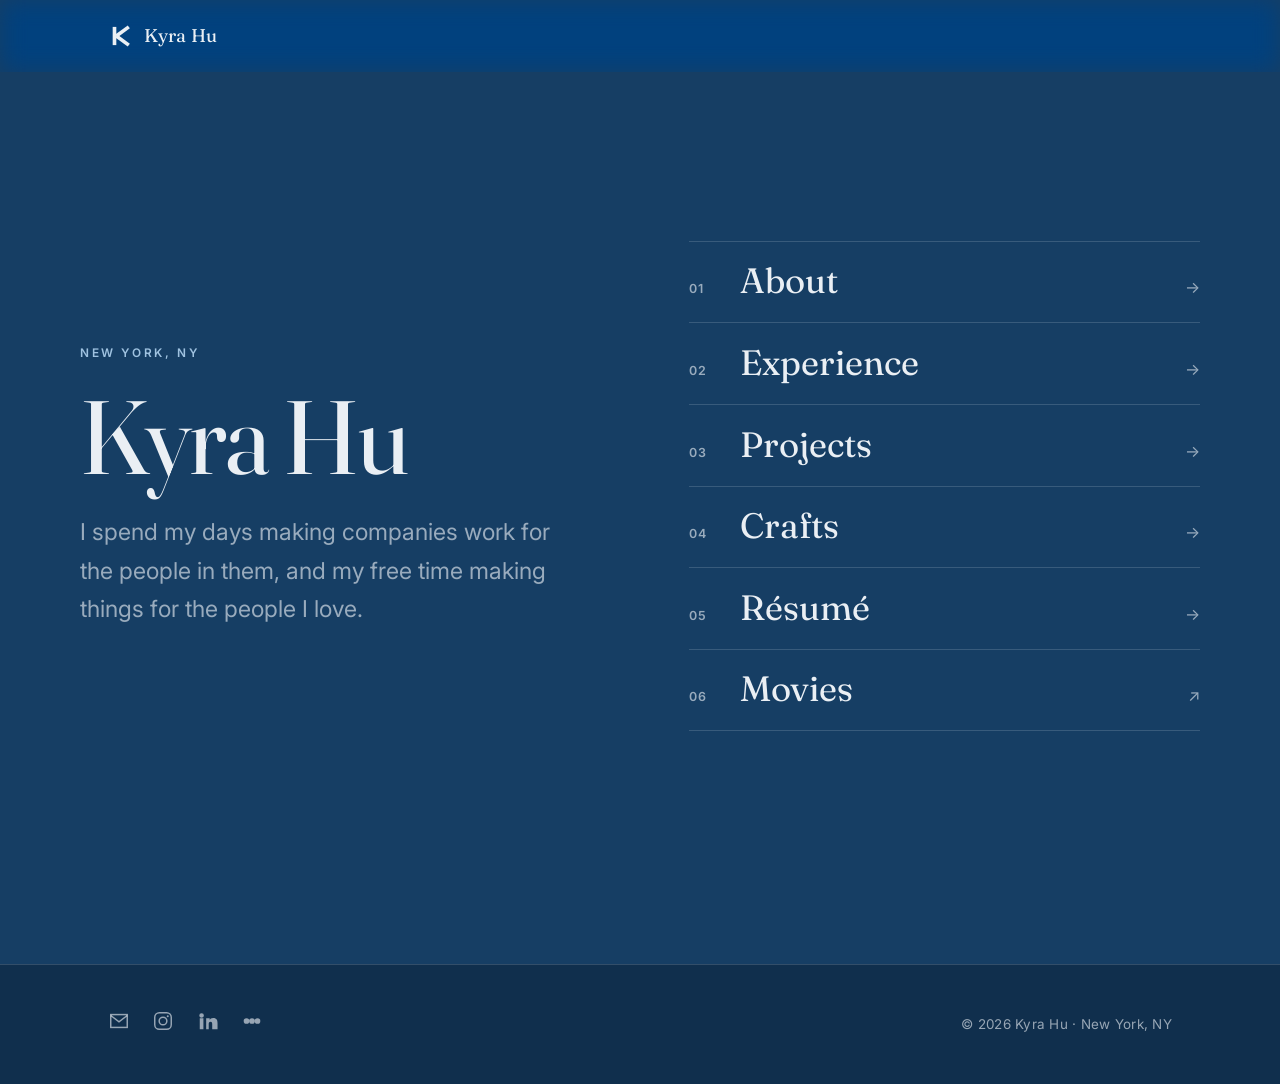
==== index.html @ f10d21b9 "Improve mobile/iPhone layout - Fix iOS 100vh jump on home hero (use svh with vh fallback) - Add -web" ====
<!DOCTYPE html>
<html lang="en">
<head>
  <meta charset="UTF-8" />
  <meta name="viewport" content="width=device-width, initial-scale=1.0, viewport-fit=cover" />
  <title>Kyra Hu</title>
  <meta name="description" content="Kyra Hu — chief of staff and operator in New York. I spend my days making companies work for the people in them, and my free time making things for the people I love." />

  <!-- Relative paths only (so nothing breaks on the custom domain), except og:image which must be absolute. -->
  <link rel="icon" href="assets/img/favicon.svg" type="image/svg+xml" />
  <link rel="apple-touch-icon" href="assets/img/apple-touch-icon.png" />

  <!-- Social / iMessage preview -->
  <meta property="og:type" content="website" />
  <meta property="og:title" content="Kyra Hu" />
  <meta property="og:description" content="I spend my days making companies work for the people in them, and my free time making things for the people I love." />
  <meta property="og:url" content="https://kyrahu.com/" />
  <meta property="og:image" content="https://kyrahu.com/assets/img/og.png" />
  <meta name="twitter:card" content="summary_large_image" />
  <meta name="twitter:title" content="Kyra Hu" />
  <meta name="twitter:description" content="I spend my days making companies work for the people in them, and my free time making things for the people I love." />
  <meta name="twitter:image" content="https://kyrahu.com/assets/img/og.png" />

  <link rel="preconnect" href="https://fonts.googleapis.com" />
  <link rel="preconnect" href="https://fonts.gstatic.com" crossorigin />
  <link rel="stylesheet" href="https://fonts.googleapis.com/css2?family=Fraunces:opsz,wght@9..144,400;9..144,500&family=Inter:wght@400;500;600&display=swap" />
  <link rel="stylesheet" href="assets/css/styles.css" />
</head>
<body data-home>

  <!-- Home uses a minimal header; the launchpad below is the navigation. -->
  <header class="site-header home-header">
    <div class="wrap nav">
      <a class="brand" href="index.html" aria-label="Kyra Hu — home">
        <svg class="brand-mark" viewBox="0 0 100 100" aria-hidden="true" fill="none">
          <rect x="18" y="15" width="14" height="70" fill="currentColor" />
          <path d="M32 50 L80 15" stroke="currentColor" stroke-width="14" />
          <path d="M32 50 L80 85" stroke="currentColor" stroke-width="14" />
        </svg>
        <span class="brand-name">Kyra Hu</span>
      </a>
    </div>
  </header>

  <main>
    <section class="launch wrap">
      <div class="launch-grid">
        <div class="launch-intro">
          <p class="launch-loc"><span data-location>New York, NY</span></p>
          <h1 class="launch-name" data-name>Kyra Hu</h1>
          <p class="launch-tagline" data-tagline></p>
        </div>

        <nav class="launch-nav" aria-label="Sections">
          <ul class="launch-index">
            <li><a href="about.html"><span class="li-num">01</span><span class="li-label">About</span><span class="li-arrow" aria-hidden="true">&rarr;</span></a></li>
            <li><a href="experience.html"><span class="li-num">02</span><span class="li-label">Experience</span><span class="li-arrow" aria-hidden="true">&rarr;</span></a></li>
            <li><a href="projects.html"><span class="li-num">03</span><span class="li-label">Projects</span><span class="li-arrow" aria-hidden="true">&rarr;</span></a></li>
            <li><a href="crafts.html"><span class="li-num">04</span><span class="li-label">Crafts</span><span class="li-arrow" aria-hidden="true">&rarr;</span></a></li>
            <li><a href="assets/resume/Kyra-Hu-Resume.pdf" data-resume><span class="li-num">05</span><span class="li-label">Résumé</span><span class="li-arrow" aria-hidden="true">&rarr;</span></a></li>
            <li><a href="https://letterboxd.com/kyrawho/" data-letterboxd><span class="li-num">06</span><span class="li-label">Movies</span><span class="li-arrow" aria-hidden="true">&#8599;</span></a></li>
          </ul>
        </nav>
      </div>
    </section>
  </main>

  <footer class="site-footer">
    <div class="wrap footer-inner">
      <ul class="social" aria-label="Elsewhere">
        <li><a data-email aria-label="Email">
          <svg viewBox="0 0 24 24" fill="none" stroke="currentColor" stroke-width="1.6" aria-hidden="true"><rect x="3" y="5" width="18" height="14" /><path d="M3 6l9 7 9-7" /></svg></a></li>
        <li><a data-instagram aria-label="Instagram (@kyraskrafts)">
          <svg viewBox="0 0 24 24" fill="none" stroke="currentColor" stroke-width="1.6" aria-hidden="true"><rect x="3" y="3" width="18" height="18" rx="5" /><circle cx="12" cy="12" r="4.2" /><circle cx="17.2" cy="6.8" r="1.1" fill="currentColor" stroke="none" /></svg></a></li>
        <li><a data-linkedin aria-label="LinkedIn">
          <svg viewBox="0 0 24 24" fill="currentColor" aria-hidden="true"><path d="M4.98 3.5a2.5 2.5 0 11.02 5 2.5 2.5 0 01-.02-5zM3 9h4v12H3zM10 9h3.8v1.7h.05c.53-.95 1.83-1.95 3.77-1.95 4.03 0 4.78 2.5 4.78 5.75V21H16.6v-5.3c0-1.26-.02-2.9-1.77-2.9-1.77 0-2.04 1.38-2.04 2.8V21H10z" /></svg></a></li>
        <li><a data-letterboxd aria-label="Letterboxd">
          <svg viewBox="0 0 24 24" fill="currentColor" aria-hidden="true"><circle cx="6" cy="12" r="3.1" /><circle cx="12" cy="12" r="3.1" /><circle cx="18" cy="12" r="3.1" /></svg></a></li>
      </ul>
      <p class="footer-meta">&copy; <span data-year>2026</span> Kyra Hu &middot; New York, NY</p>
    </div>
  </footer>

  <script src="assets/js/content.js"></script>
  <script src="assets/js/main.js"></script>
</body>
</html>
---- assets/css/styles.css ----
/*
  styles.css  —  all styling for the site.
  Design tokens (colors, spacing) live in :root at the top, so you can
  re-skin the whole site by changing a handful of values here.

  Direction: dark-dominant. Deep navy (#163E64, sampled from the résumé) is the
  primary surface; a warm off-white is the secondary. Sharp corners everywhere,
  text links instead of buttons, large editorial type.
*/

:root {
  /* Core palette */
  --navy: #163E64;          /* primary surface */
  --navy-deep: #102F4D;     /* deeper sections / footer */
  --navy-raise: #1C4A76;    /* raised cards on dark */
  --paper: #F4F1EA;         /* the light / "white" secondary */
  --ink: #14283A;           /* text on light surfaces */
  --ink-muted: #5C6B79;

  /* Text on dark */
  --on-dark: #EAEFF4;
  --on-dark-muted: rgba(234, 239, 244, .62);
  --line: rgba(234, 239, 244, .16);      /* hairline borders on dark */
  --line-strong: rgba(234, 239, 244, .30);
  --accent: #9FC2E0;         /* pale steel-blue highlight, used sparingly */

  --maxw: 1120px;
  --sans: 'Inter', -apple-system, BlinkMacSystemFont, 'Segoe UI', Roboto, Helvetica, Arial, sans-serif;
  --serif: 'Fraunces', Georgia, 'Times New Roman', serif;
}

* { box-sizing: border-box; }
html {
  scroll-behavior: smooth;
  /* Stop iOS Safari from inflating text on orientation change. */
  -webkit-text-size-adjust: 100%;
  text-size-adjust: 100%;
}

body {
  margin: 0;
  font-family: var(--sans);
  color: var(--on-dark);
  background: var(--navy);
  line-height: 1.65;
  -webkit-font-smoothing: antialiased;
  text-rendering: optimizeLegibility;
  /* Guard against any accidental horizontal scroll on small screens. */
  overflow-x: hidden;
}

img { max-width: 100%; display: block; }

a { color: inherit; text-decoration: none; }

.wrap {
  width: 100%; max-width: var(--maxw); margin: 0 auto;
  /* Add the iPhone safe-area (notch / rounded corners) to the side padding. */
  padding: 0 clamp(20px, 5vw, 28px);
  padding-left: calc(clamp(20px, 5vw, 28px) + env(safe-area-inset-left));
  padding-right: calc(clamp(20px, 5vw, 28px) + env(safe-area-inset-right));
}

/* ---------- Type ---------- */
h1, h2, h3 { color: var(--on-dark); line-height: 1.08; margin: 0 0 .4em; font-weight: 400; }
h1 { font-family: var(--serif); font-size: clamp(2.6rem, 7vw, 5rem); letter-spacing: -.015em; }
h2 { font-family: var(--serif); font-size: clamp(1.8rem, 4vw, 2.8rem); letter-spacing: -.01em; }
h3 { font-size: 1.15rem; font-weight: 500; letter-spacing: -.005em; }
p { margin: 0 0 1rem; }

.eyebrow {
  text-transform: uppercase; letter-spacing: .22em; font-size: .74rem;
  font-weight: 600; color: var(--accent); margin: 0 0 1.2rem;
}

/* Text links — the site's only "button". */
.text-link {
  display: inline-flex; align-items: center; gap: .45rem;
  color: var(--on-dark); font-weight: 500; font-size: 1rem;
  padding-bottom: 2px; border-bottom: 1px solid var(--line-strong);
  transition: color .18s ease, border-color .18s ease, gap .18s ease;
}
.text-link:hover { color: var(--accent); border-color: var(--accent); gap: .7rem; }

/* On light surfaces */
.on-light .text-link { color: var(--ink); border-color: rgba(20, 40, 58, .28); }
.on-light .text-link:hover { color: var(--navy); border-color: var(--navy); }

/* ---------- Header / nav ---------- */
.site-header {
  position: sticky; top: 0; z-index: 50;
  background: rgba(16, 47, 77, .72);
  -webkit-backdrop-filter: saturate(160%) blur(12px);
  backdrop-filter: saturate(160%) blur(12px);
  border-bottom: 1px solid var(--line);
}
.nav { display: flex; align-items: center; justify-content: space-between; height: 72px; }
.brand { display: inline-flex; align-items: center; gap: .6rem; color: var(--on-dark); }
.brand-mark { width: 26px; height: 26px; color: var(--on-dark); display: block; }
.brand-name { font-family: var(--serif); font-size: 1.15rem; letter-spacing: .01em; }
.brand:hover .brand-name { color: var(--accent); }

.nav-links { display: flex; align-items: center; gap: 1.6rem; list-style: none; margin: 0; padding: 0; }
.nav-links a {
  color: var(--on-dark-muted); font-weight: 500; font-size: .82rem;
  text-transform: uppercase; letter-spacing: .14em;
  padding-bottom: 4px; border-bottom: 1px solid transparent;
  transition: color .18s ease, border-color .18s ease;
}
.nav-links a:hover { color: var(--on-dark); }
.nav-links a.active { color: var(--on-dark); border-color: var(--accent); }

.nav-toggle {
  display: none; background: none; border: 1px solid var(--line-strong);
  width: 44px; height: 42px; cursor: pointer; color: var(--on-dark); font-size: 1.2rem;
}

/* ---------- Home launchpad ---------- */
.home-header { border-bottom: none; background: transparent; position: static; }

/* Use dynamic/small viewport units so the home screen doesn't jump when
   iOS Safari's toolbar shows/hides (the classic 100vh mobile bug). */
.launch { min-height: calc(100vh - 72px); min-height: calc(100svh - 72px); display: flex; align-items: center; padding: clamp(2rem, 6vw, 4rem) 0; }
.launch-grid { display: grid; grid-template-columns: 1fr; gap: clamp(2.5rem, 6vw, 4.5rem); width: 100%; }
@media (min-width: 900px) { .launch-grid { grid-template-columns: 1.05fr 1fr; align-items: center; } }

.launch-loc { text-transform: uppercase; letter-spacing: .22em; font-size: .74rem; font-weight: 600; color: var(--accent); margin: 0 0 1.4rem; }
.launch-name { font-family: var(--serif); font-size: clamp(3rem, 9vw, 6.5rem); line-height: .98; letter-spacing: -.02em; margin: 0 0 1.6rem; }
.launch-tagline { font-size: clamp(1.1rem, 2.2vw, 1.45rem); color: var(--on-dark-muted); max-width: 34ch; margin: 0; }

/* The big text-link index */
.launch-index { list-style: none; margin: 0; padding: 0; border-top: 1px solid var(--line); }
.launch-index li { border-bottom: 1px solid var(--line); }
.launch-index a {
  display: flex; align-items: baseline; gap: 1rem;
  padding: clamp(.9rem, 2.4vw, 1.35rem) 0;
  color: var(--on-dark); transition: color .18s ease, padding-left .2s ease;
}
.launch-index a:hover { color: var(--accent); padding-left: .6rem; }
.launch-index .li-num { font-size: .78rem; font-weight: 600; letter-spacing: .1em; color: var(--on-dark-muted); width: 2.2rem; flex: none; }
.launch-index .li-label { font-family: var(--serif); font-size: clamp(1.5rem, 3.4vw, 2.2rem); line-height: 1.05; flex: 1; }
.launch-index .li-arrow { color: var(--on-dark-muted); transition: transform .2s ease, color .18s ease; }
.launch-index a:hover .li-arrow { color: var(--accent); transform: translateX(4px); }

/* ---------- Section scaffolding ---------- */
.section { padding: clamp(3rem, 8vw, 6rem) 0; }
.section-lead { max-width: 60ch; color: var(--on-dark-muted); font-size: 1.12rem; margin: 0 0 3rem; }
.page-head { max-width: 62ch; margin-bottom: clamp(2.5rem, 6vw, 4rem); }

/* A light "paper" band, used sparingly for contrast */
.band-light { background: var(--paper); color: var(--ink); }
.band-light h1, .band-light h2, .band-light h3 { color: var(--ink); }
.on-light, .on-light p { color: var(--ink); }
.on-light .eyebrow { color: var(--navy); }

/* ---------- About ---------- */
.about-grid { display: grid; grid-template-columns: 1fr; gap: clamp(2rem, 5vw, 3.5rem); align-items: start; }
@media (min-width: 860px) { .about-grid { grid-template-columns: 1.4fr .9fr; } }
.about-lead { font-family: var(--serif); font-size: clamp(1.4rem, 3vw, 2rem); line-height: 1.3; color: var(--on-dark); margin: 0 0 2rem; }
.about-body p { font-size: 1.08rem; color: var(--on-dark-muted); }
.about-body p:last-child { margin-bottom: 0; }
.about-movies { margin-top: 2.2rem; padding-top: 1.6rem; border-top: 1px solid var(--line); color: var(--on-dark-muted); font-size: 1.02rem; }
.about-movies a { color: var(--on-dark); border-bottom: 1px solid var(--line-strong); padding-bottom: 2px; transition: color .18s ease, border-color .18s ease; }
.about-movies a:hover { color: var(--accent); border-color: var(--accent); }

.photo-frame {
  position: relative; width: 100%; aspect-ratio: 4 / 5; overflow: hidden;
  background: var(--navy-raise); border: 1px solid var(--line);
}
.photo-frame::after {
  content: "KH"; position: absolute; inset: 0; z-index: 0;
  display: flex; align-items: center; justify-content: center;
  font-family: var(--serif); font-size: 4rem; color: var(--on-dark); opacity: .3;
}
.photo-frame img {
  position: relative; z-index: 1; width: 100%; height: 100%;
  object-fit: cover; object-position: center 20%; opacity: 0; transition: opacity .4s ease;
}
.photo-frame img.loaded { opacity: 1; }

/* ---------- Experience timeline ---------- */
.timeline-layout { display: grid; grid-template-columns: 1.5fr 1fr; gap: 3.5rem; align-items: start; }
@media (max-width: 860px) { .timeline-layout { grid-template-columns: 1fr; gap: 2.5rem; } }

.timeline { position: relative; padding-left: 34px; }
.timeline::before { content: ""; position: absolute; left: 9px; top: 6px; bottom: 6px; width: 1px; background: var(--line); }
.tl-progress { position: absolute; left: 9px; top: 6px; width: 1px; height: 0; background: var(--accent); transition: height .15s linear; }
.tl-item { position: relative; margin-bottom: 1.4rem; outline: none; opacity: 0; transform: translateY(14px); transition: opacity .5s ease, transform .5s ease; }
.tl-item.in { opacity: 1; transform: none; }
.tl-dot {
  position: absolute; left: -34px; top: 22px; width: 15px; height: 15px;
  background: var(--navy); border: 2px solid var(--accent); box-shadow: 0 0 0 4px var(--navy);
  transition: background .2s, transform .2s;
}
.tl-item:hover .tl-dot, .tl-item:focus .tl-dot { background: var(--accent); transform: scale(1.15); }
.tl-card { background: var(--navy-raise); border: 1px solid var(--line); padding: 1.3rem 1.5rem; transition: transform .16s ease, border-color .2s ease; }
.tl-item:hover .tl-card, .tl-item:focus .tl-card { transform: translateY(-2px); border-color: var(--line-strong); }
.tl-dates { font-size: .78rem; font-weight: 600; color: var(--accent); letter-spacing: .08em; text-transform: uppercase; margin: 0 0 .4rem; }
.tl-title { font-size: 1.2rem; margin: 0 0 .1rem; color: var(--on-dark); }
.tl-company { font-size: .95rem; font-weight: 500; color: var(--on-dark-muted); margin: 0 0 .7rem; }
.tl-summary { margin: 0; font-size: .98rem; color: var(--on-dark-muted); }

.resume-cta { margin-top: 2.4rem; }

/* sidebar: education + skills */
.side-panel { background: var(--navy-deep); border: 1px solid var(--line); padding: 1.8rem; position: sticky; top: 92px; }
.side-h { font-size: 1rem; color: var(--on-dark); margin: 0 0 .6rem; }
.side-block + .side-block { margin-top: 1.8rem; padding-top: 1.6rem; border-top: 1px solid var(--line); }
.side-label { text-transform: uppercase; letter-spacing: .16em; font-size: .7rem; font-weight: 600; color: var(--accent); margin: 0 0 1rem; }
.edu-list { margin: 0; padding-left: 1.1rem; color: var(--on-dark-muted); }
.edu-list li { margin-bottom: .2rem; }
.skill-group + .skill-group { margin-top: 1.2rem; }
.chip-row { display: flex; flex-wrap: wrap; gap: .45rem; }
.chip { display: inline-block; background: transparent; color: var(--on-dark-muted); border: 1px solid var(--line-strong); padding: .3rem .7rem; font-size: .8rem; font-weight: 500; }
@media (max-width: 860px) { .side-panel { position: static; } }

/* ---------- Projects ---------- */
/* min(100%, 300px) keeps cards from overflowing on phones narrower than the track. */
.proj-grid { display: grid; grid-template-columns: repeat(auto-fit, minmax(min(100%, 300px), 1fr)); gap: 1.4rem; }
.proj-card {
  display: flex; flex-direction: column; background: var(--navy-raise);
  border: 1px solid var(--line); padding: 1.8rem 1.9rem;
  opacity: 0; transform: translateY(16px); transition: opacity .5s ease, transform .16s ease, border-color .2s ease;
}
.proj-card.in { opacity: 1; transform: none; }
.proj-card:hover { transform: translateY(-4px); border-color: var(--line-strong); }
.proj-head { display: flex; align-items: center; gap: .7rem; flex-wrap: wrap; margin-bottom: .3rem; }
.proj-title { margin: 0; font-size: 1.35rem; font-family: var(--serif); font-weight: 400; }
.proj-tagline { color: var(--accent); font-weight: 500; margin: 0 0 .8rem; }
.proj-desc { margin: 0 0 1.6rem; color: var(--on-dark-muted); flex: 1; }
.proj-action { margin-top: auto; }
.proj-note { margin: .9rem 0 0; font-size: .85rem; color: var(--on-dark-muted); }
.proj-note a { color: var(--on-dark); border-bottom: 1px solid var(--line-strong); }
.proj-note a:hover { color: var(--accent); border-color: var(--accent); }
.tag { font-size: .68rem; font-weight: 600; letter-spacing: .1em; text-transform: uppercase; padding: .24rem .6rem; }
.tag-wip { background: rgba(159, 194, 224, .14); color: var(--accent); border: 1px solid var(--line-strong); }
.tag-private { background: transparent; color: var(--on-dark-muted); border: 1px solid var(--line-strong); }

/* ---------- Crafts ---------- */
.crafts-follow { margin: 0 0 3rem; }
.craft-grid { display: grid; grid-template-columns: repeat(auto-fill, minmax(min(100%, 240px), 1fr)); gap: 1.2rem; }
.craft {
  display: block; background: var(--navy-raise); border: 1px solid var(--line);
  opacity: 0; transform: translateY(16px); transition: opacity .5s ease, transform .16s ease, border-color .2s ease;
}
.craft.in { opacity: 1; transform: none; }
a.craft:hover { transform: translateY(-4px); border-color: var(--line-strong); }
.craft-media { position: relative; width: 100%; aspect-ratio: 1 / 1; overflow: hidden; background: var(--navy-deep); }
.craft-media img { width: 100%; height: 100%; object-fit: cover; }
.craft-media.is-placeholder { display: flex; align-items: center; justify-content: center; }
.craft-ph { width: 40px; height: 40px; border: 1px solid var(--line-strong); position: relative; }
.craft-ph::before, .craft-ph::after { content: ""; position: absolute; background: var(--line-strong); }
.craft-ph::before { left: 50%; top: 8px; bottom: 8px; width: 1px; transform: translateX(-.5px); }
.craft-ph::after { top: 50%; left: 8px; right: 8px; height: 1px; transform: translateY(-.5px); }
.craft-meta { display: flex; flex-direction: column; gap: .1rem; padding: .9rem 1.1rem 1.1rem; }
.craft-title { font-family: var(--serif); font-size: 1.05rem; color: var(--on-dark); }
.craft-note { font-size: .82rem; color: var(--on-dark-muted); text-transform: uppercase; letter-spacing: .1em; }

/* ---------- Footer ---------- */
.site-footer { border-top: 1px solid var(--line); background: var(--navy-deep); margin-top: 4rem; padding: 2.8rem 0; padding-bottom: calc(2.8rem + env(safe-area-inset-bottom)); }
.footer-inner { display: flex; flex-wrap: wrap; gap: 1.4rem; justify-content: space-between; align-items: center; }
.social { display: flex; align-items: center; gap: 1.4rem; margin: 0; padding: 0; list-style: none; }
.social a { display: inline-flex; color: var(--on-dark-muted); transition: color .18s ease, transform .18s ease; }
.social a:hover { color: var(--accent); transform: translateY(-2px); }
.social svg { width: 22px; height: 22px; display: block; }
.footer-meta { color: var(--on-dark-muted); font-size: .84rem; margin: 0; letter-spacing: .02em; }

/* ---------- Mobile ---------- */
@media (max-width: 760px) {
  .nav-toggle { display: inline-flex; align-items: center; justify-content: center; }
  .nav-links {
    position: absolute; top: 72px; left: 0; right: 0;
    flex-direction: column; align-items: flex-start; gap: 0;
    background: var(--navy-deep); border-bottom: 1px solid var(--line);
    padding: .6rem clamp(20px, 5vw, 28px) 1.2rem; display: none;
  }
  .nav-links.open { display: flex; }
  /* Full-width, comfortably tall tap targets on touch screens. */
  .nav-links a { padding: .9rem 0; width: 100%; font-size: .9rem; }

  /* On phones, drop the launchpad index type down a notch so long labels
     never crowd the arrow, and give the footer a stacked, readable layout. */
  .launch-index .li-label { font-size: clamp(1.5rem, 8vw, 2rem); }
  .footer-inner { flex-direction: column; align-items: flex-start; gap: 1.6rem; }
}

/* respect reduced motion */
@media (prefers-reduced-motion: reduce) {
  html { scroll-behavior: auto; }
  .tl-item, .proj-card, .craft { opacity: 1 !important; transform: none !important; transition: none; }
}
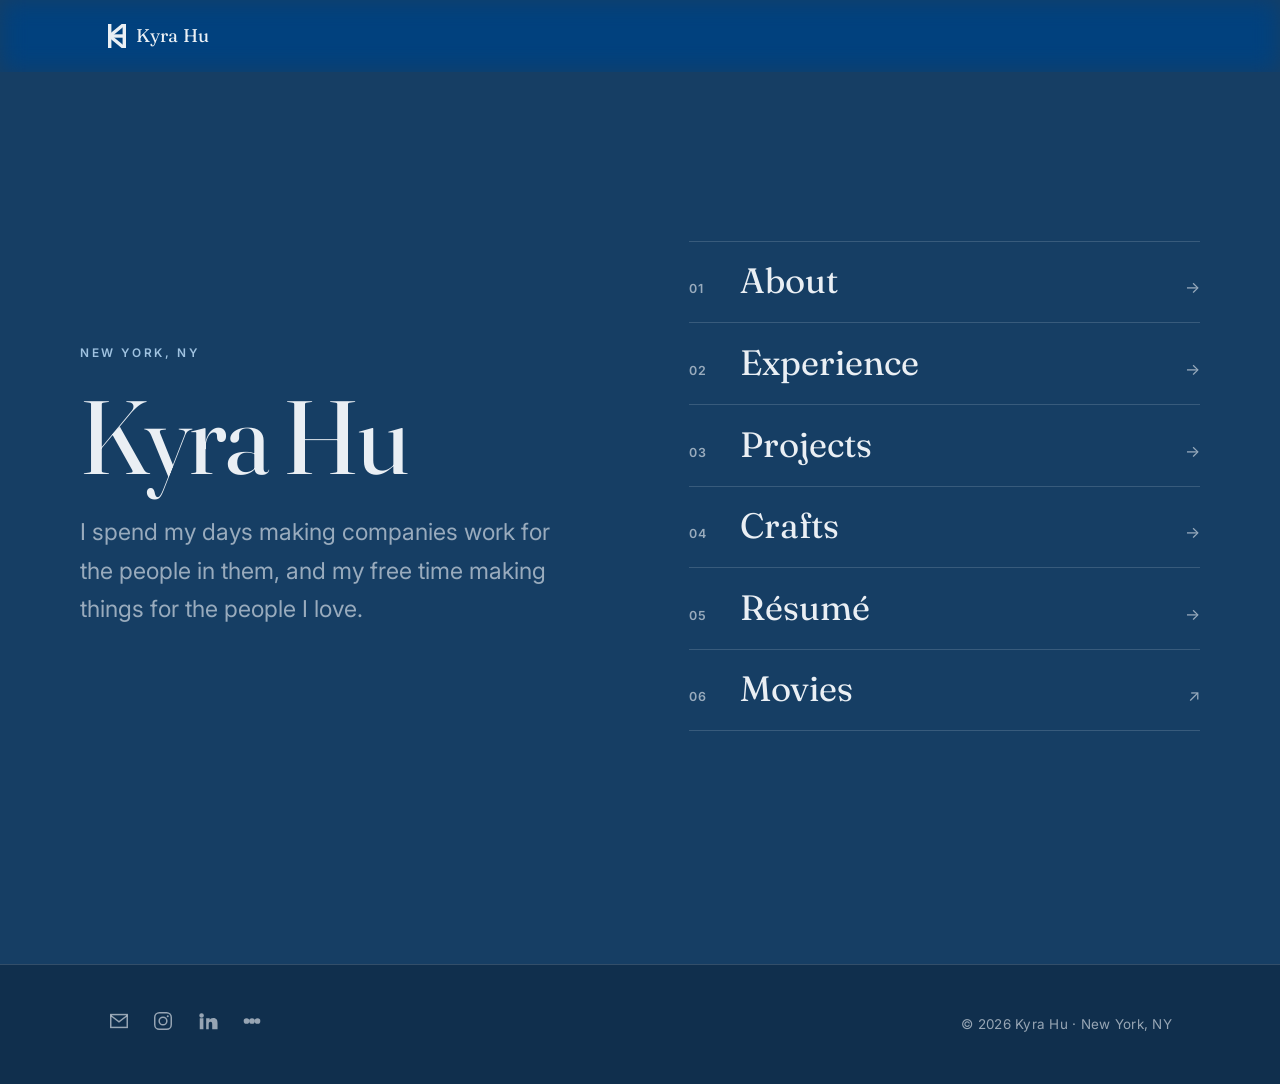
==== commit ba2373eb: "Replace logo with layered K·H monogram - New mark: K and H sharing one left stroke, K arms flush to " ====
--- a/index.html
+++ b/index.html
@@ -32,10 +32,15 @@
   <header class="site-header home-header">
     <div class="wrap nav">
       <a class="brand" href="index.html" aria-label="Kyra Hu — home">
-        <svg class="brand-mark" viewBox="0 0 100 100" aria-hidden="true" fill="none">
-          <rect x="18" y="15" width="14" height="70" fill="currentColor" />
-          <path d="M32 50 L80 15" stroke="currentColor" stroke-width="14" />
-          <path d="M32 50 L80 85" stroke="currentColor" stroke-width="14" />
+        <svg class="brand-mark" viewBox="0 0 180 240" aria-hidden="true" fill="none" stroke="currentColor" stroke-width="34" stroke-linecap="butt">
+          <clipPath id="brandmark"><rect x="0" y="0" width="180" height="240" /></clipPath>
+          <g clip-path="url(#brandmark)">
+            <path d="M17 0 V240" />
+            <path d="M163 0 V240" />
+            <path d="M17 120 H163" />
+            <path d="M17 120 L163 0" />
+            <path d="M17 120 L163 240" />
+          </g>
         </svg>
         <span class="brand-name">Kyra Hu</span>
       </a>
--- a/assets/css/styles.css
+++ b/assets/css/styles.css
@@ -96,7 +96,7 @@
 }
 .nav { display: flex; align-items: center; justify-content: space-between; height: 72px; }
 .brand { display: inline-flex; align-items: center; gap: .6rem; color: var(--on-dark); }
-.brand-mark { width: 26px; height: 26px; color: var(--on-dark); display: block; }
+.brand-mark { width: auto; height: 24px; color: var(--on-dark); display: block; }
 .brand-name { font-family: var(--serif); font-size: 1.15rem; letter-spacing: .01em; }
 .brand:hover .brand-name { color: var(--accent); }
 
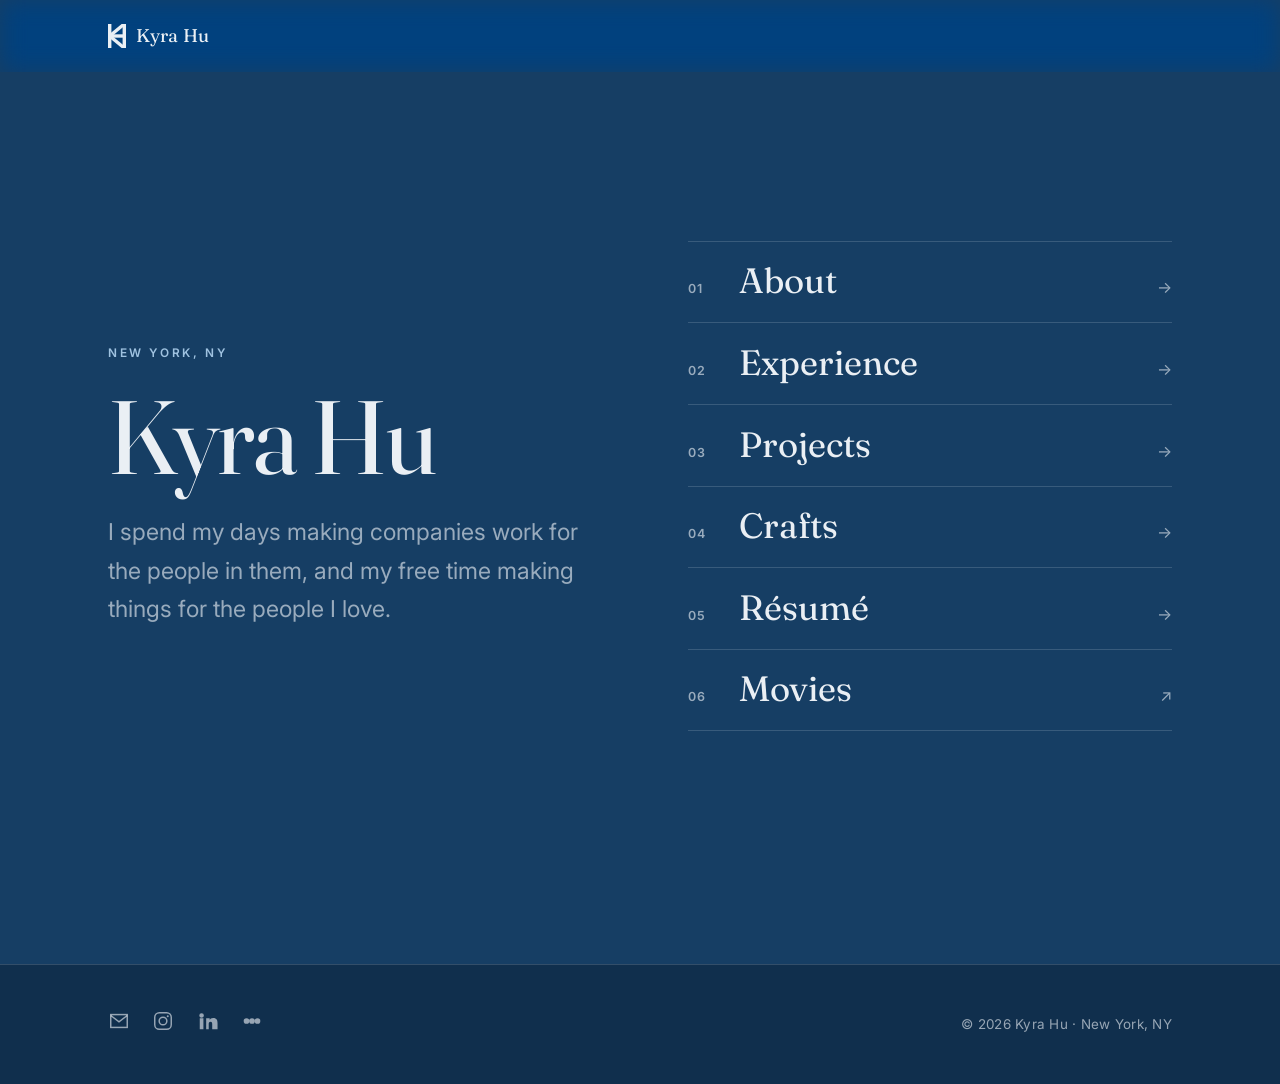
==== commit b71efeaa: "Use clean extensionless URLs for pages Point all internal nav/launchpad/footer links at /about, /exp" ====
--- a/index.html
+++ b/index.html
@@ -31,7 +31,7 @@
   <!-- Home uses a minimal header; the launchpad below is the navigation. -->
   <header class="site-header home-header">
     <div class="wrap nav">
-      <a class="brand" href="index.html" aria-label="Kyra Hu — home">
+      <a class="brand" href="/" aria-label="Kyra Hu — home">
         <svg class="brand-mark" viewBox="0 0 180 240" aria-hidden="true" fill="none" stroke="currentColor" stroke-width="34" stroke-linecap="butt">
           <clipPath id="brandmark"><rect x="0" y="0" width="180" height="240" /></clipPath>
           <g clip-path="url(#brandmark)">
@@ -58,10 +58,10 @@
 
         <nav class="launch-nav" aria-label="Sections">
           <ul class="launch-index">
-            <li><a href="about.html"><span class="li-num">01</span><span class="li-label">About</span><span class="li-arrow" aria-hidden="true">&rarr;</span></a></li>
-            <li><a href="experience.html"><span class="li-num">02</span><span class="li-label">Experience</span><span class="li-arrow" aria-hidden="true">&rarr;</span></a></li>
-            <li><a href="projects.html"><span class="li-num">03</span><span class="li-label">Projects</span><span class="li-arrow" aria-hidden="true">&rarr;</span></a></li>
-            <li><a href="crafts.html"><span class="li-num">04</span><span class="li-label">Crafts</span><span class="li-arrow" aria-hidden="true">&rarr;</span></a></li>
+            <li><a href="/about"><span class="li-num">01</span><span class="li-label">About</span><span class="li-arrow" aria-hidden="true">&rarr;</span></a></li>
+            <li><a href="/experience"><span class="li-num">02</span><span class="li-label">Experience</span><span class="li-arrow" aria-hidden="true">&rarr;</span></a></li>
+            <li><a href="/projects"><span class="li-num">03</span><span class="li-label">Projects</span><span class="li-arrow" aria-hidden="true">&rarr;</span></a></li>
+            <li><a href="/crafts"><span class="li-num">04</span><span class="li-label">Crafts</span><span class="li-arrow" aria-hidden="true">&rarr;</span></a></li>
             <li><a href="assets/resume/Kyra-Hu-Resume.pdf" data-resume><span class="li-num">05</span><span class="li-label">Résumé</span><span class="li-arrow" aria-hidden="true">&rarr;</span></a></li>
             <li><a href="https://letterboxd.com/kyrawho/" data-letterboxd><span class="li-num">06</span><span class="li-label">Movies</span><span class="li-arrow" aria-hidden="true">&#8599;</span></a></li>
           </ul>
--- a/assets/css/styles.css
+++ b/assets/css/styles.css
@@ -120,7 +120,9 @@
 
 /* Use dynamic/small viewport units so the home screen doesn't jump when
    iOS Safari's toolbar shows/hides (the classic 100vh mobile bug). */
-.launch { min-height: calc(100vh - 72px); min-height: calc(100svh - 72px); display: flex; align-items: center; padding: clamp(2rem, 6vw, 4rem) 0; }
+/* padding-block (not the shorthand) so .wrap's horizontal padding survives on
+   narrow screens — otherwise the launchpad text sits flush against the edge. */
+.launch { min-height: calc(100vh - 72px); min-height: calc(100svh - 72px); display: flex; align-items: center; padding-block: clamp(2rem, 6vw, 4rem); }
 .launch-grid { display: grid; grid-template-columns: 1fr; gap: clamp(2.5rem, 6vw, 4.5rem); width: 100%; }
 @media (min-width: 900px) { .launch-grid { grid-template-columns: 1.05fr 1fr; align-items: center; } }
 
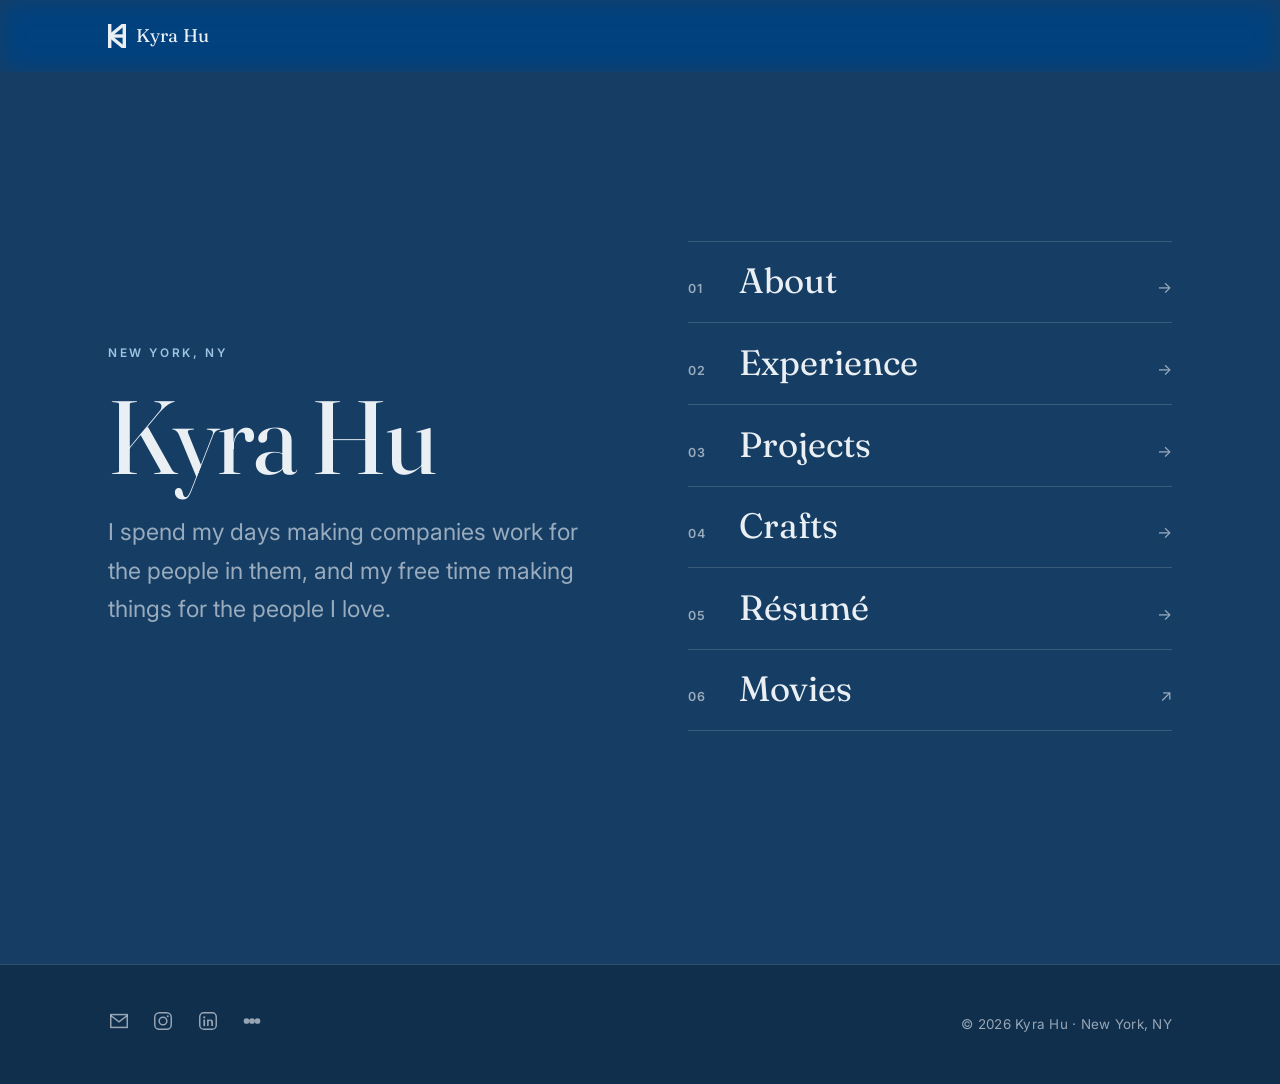
==== commit 9b7834ec: "Fix LinkedIn icon and make favicon transparent + theme-aware - LinkedIn footer icon: redraw as an ou" ====
--- a/index.html
+++ b/index.html
@@ -78,7 +78,7 @@
         <li><a data-instagram aria-label="Instagram (@kyraskrafts)">
           <svg viewBox="0 0 24 24" fill="none" stroke="currentColor" stroke-width="1.6" aria-hidden="true"><rect x="3" y="3" width="18" height="18" rx="5" /><circle cx="12" cy="12" r="4.2" /><circle cx="17.2" cy="6.8" r="1.1" fill="currentColor" stroke="none" /></svg></a></li>
         <li><a data-linkedin aria-label="LinkedIn">
-          <svg viewBox="0 0 24 24" fill="currentColor" aria-hidden="true"><path d="M4.98 3.5a2.5 2.5 0 11.02 5 2.5 2.5 0 01-.02-5zM3 9h4v12H3zM10 9h3.8v1.7h.05c.53-.95 1.83-1.95 3.77-1.95 4.03 0 4.78 2.5 4.78 5.75V21H16.6v-5.3c0-1.26-.02-2.9-1.77-2.9-1.77 0-2.04 1.38-2.04 2.8V21H10z" /></svg></a></li>
+          <svg viewBox="0 0 24 24" fill="none" stroke="currentColor" stroke-width="1.6" aria-hidden="true"><rect x="3" y="3" width="18" height="18" rx="4.5" /><g fill="currentColor" stroke="none"><circle cx="7.9" cy="8" r="1.15" /><rect x="6.95" y="10.4" width="1.9" height="7.1" /><path d="M11 10.4h1.82v.97h.03c.28-.5.98-1.03 2-1.03 2.02 0 2.62 1.24 2.62 2.98v4.21h-1.9v-3.78c0-.9-.02-2.06-1.32-2.06-1.32 0-1.52.98-1.52 1.99v3.85H11z" /></g></svg></a></li>
         <li><a data-letterboxd aria-label="Letterboxd">
           <svg viewBox="0 0 24 24" fill="currentColor" aria-hidden="true"><circle cx="6" cy="12" r="3.1" /><circle cx="12" cy="12" r="3.1" /><circle cx="18" cy="12" r="3.1" /></svg></a></li>
       </ul>
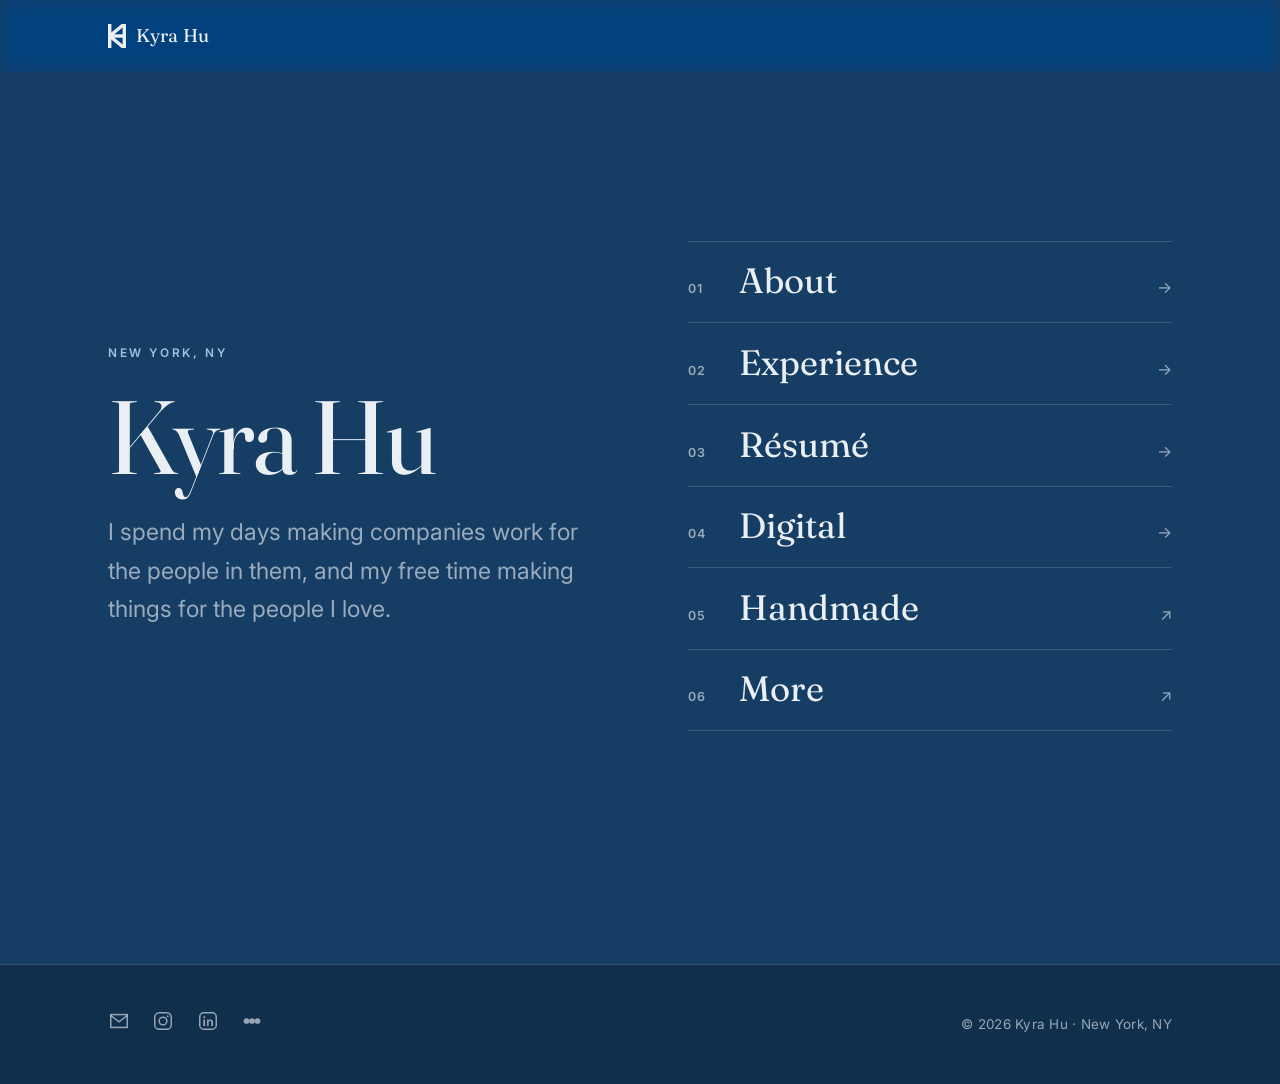
==== commit b99f47b2: "Restructure nav; rename Projects to Digital; Heardle caveat - Launchpad: About, Experience, Résumé, " ====
--- a/index.html
+++ b/index.html
@@ -60,10 +60,10 @@
           <ul class="launch-index">
             <li><a href="/about"><span class="li-num">01</span><span class="li-label">About</span><span class="li-arrow" aria-hidden="true">&rarr;</span></a></li>
             <li><a href="/experience"><span class="li-num">02</span><span class="li-label">Experience</span><span class="li-arrow" aria-hidden="true">&rarr;</span></a></li>
-            <li><a href="/projects"><span class="li-num">03</span><span class="li-label">Projects</span><span class="li-arrow" aria-hidden="true">&rarr;</span></a></li>
-            <li><a href="/crafts"><span class="li-num">04</span><span class="li-label">Crafts</span><span class="li-arrow" aria-hidden="true">&rarr;</span></a></li>
-            <li><a href="assets/resume/Kyra-Hu-Resume.pdf" data-resume><span class="li-num">05</span><span class="li-label">Résumé</span><span class="li-arrow" aria-hidden="true">&rarr;</span></a></li>
-            <li><a href="https://letterboxd.com/kyrawho/" data-letterboxd><span class="li-num">06</span><span class="li-label">Movies</span><span class="li-arrow" aria-hidden="true">&#8599;</span></a></li>
+            <li><a href="assets/resume/Kyra-Hu-Resume.pdf" data-resume><span class="li-num">03</span><span class="li-label">Résumé</span><span class="li-arrow" aria-hidden="true">&rarr;</span></a></li>
+            <li><a href="/digital"><span class="li-num">04</span><span class="li-label">Digital</span><span class="li-arrow" aria-hidden="true">&rarr;</span></a></li>
+            <li><a data-instagram><span class="li-num">05</span><span class="li-label">Handmade</span><span class="li-arrow" aria-hidden="true">&#8599;</span></a></li>
+            <li><a data-letterboxd><span class="li-num">06</span><span class="li-label">More</span><span class="li-arrow" aria-hidden="true">&#8599;</span></a></li>
           </ul>
         </nav>
       </div>
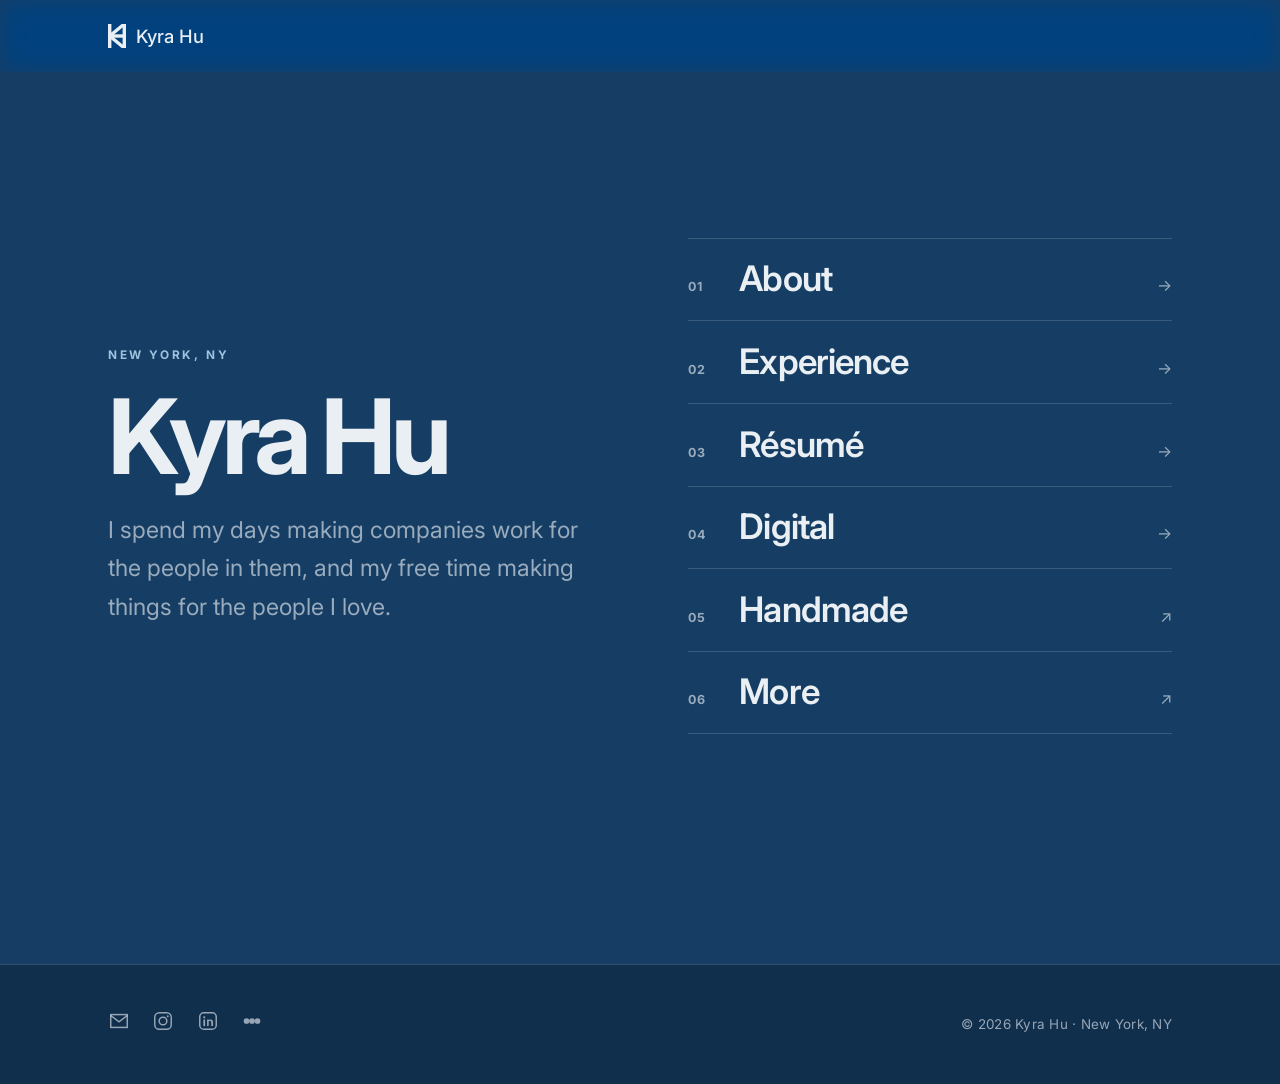
==== commit db8c809a: "Update index.html" ====
--- a/index.html
+++ b/index.html
@@ -4,7 +4,7 @@
   <meta charset="UTF-8" />
   <meta name="viewport" content="width=device-width, initial-scale=1.0, viewport-fit=cover" />
   <title>Kyra Hu</title>
-  <meta name="description" content="Kyra Hu — chief of staff and operator in New York. I spend my days making companies work for the people in them, and my free time making things for the people I love." />
+  <meta name="description" content="Kyra Hu — Head of Operations and operator in New York. I spend my days making companies work for the people in them, and my free time making things for the people I love." />
 
   <!-- Relative paths only (so nothing breaks on the custom domain), except og:image which must be absolute. -->
   <link rel="icon" href="assets/img/favicon.svg" type="image/svg+xml" />
@@ -52,7 +52,7 @@
       <div class="launch-grid">
         <div class="launch-intro">
           <p class="launch-loc"><span data-location>New York, NY</span></p>
-          <h1 class="launch-name" data-name>Kyra Hu</h1>
+          <h1 class="launch-name" data-name>KYRA HU</h1>
           <p class="launch-tagline" data-tagline></p>
         </div>
 
--- a/assets/css/styles.css
+++ b/assets/css/styles.css
@@ -10,28 +10,32 @@
 
 :root {
   /* Core palette */
-  --navy: #163E64;          /* primary surface */
-  --navy-deep: #102F4D;     /* deeper sections / footer */
-  --navy-raise: #1C4A76;    /* raised cards on dark */
-  --paper: #F4F1EA;         /* the light / "white" secondary */
-  --ink: #14283A;           /* text on light surfaces */
+  --navy: #163E64;
+  --navy-deep: #102F4D;
+  --navy-raise: #1C4A76;
+  --paper: #F4F1EA;
+  --ink: #14283A;
   --ink-muted: #5C6B79;
 
   /* Text on dark */
   --on-dark: #EAEFF4;
   --on-dark-muted: rgba(234, 239, 244, .62);
-  --line: rgba(234, 239, 244, .16);      /* hairline borders on dark */
+  --line: rgba(234, 239, 244, .16);
   --line-strong: rgba(234, 239, 244, .30);
-  --accent: #9FC2E0;         /* pale steel-blue highlight, used sparingly */
+  --accent: #9FC2E0;
 
   --maxw: 1120px;
-  --sans: 'Inter', -apple-system, BlinkMacSystemFont, 'Segoe UI', Roboto, Helvetica, Arial, sans-serif;
-  --serif: 'Fraunces', Georgia, 'Times New Roman', serif;
-}
-
-* { box-sizing: border-box; }
+  --sans: 'Inter', -apple-system, BlinkMacSystemFont, 'Segoe UI', Roboto,
+    Helvetica, Arial, sans-serif;
+}
+
+* {
+  box-sizing: border-box;
+}
+
 html {
   scroll-behavior: smooth;
+
   /* Stop iOS Safari from inflating text on orientation change. */
   -webkit-text-size-adjust: 100%;
   text-size-adjust: 100%;
@@ -45,249 +49,967 @@
   line-height: 1.65;
   -webkit-font-smoothing: antialiased;
   text-rendering: optimizeLegibility;
-  /* Guard against any accidental horizontal scroll on small screens. */
+
+  /* Guard against accidental horizontal scroll on small screens. */
   overflow-x: hidden;
 }
 
-img { max-width: 100%; display: block; }
-
-a { color: inherit; text-decoration: none; }
+img {
+  max-width: 100%;
+  display: block;
+}
+
+a {
+  color: inherit;
+  text-decoration: none;
+}
 
 .wrap {
-  width: 100%; max-width: var(--maxw); margin: 0 auto;
-  /* Add the iPhone safe-area (notch / rounded corners) to the side padding. */
+  width: 100%;
+  max-width: var(--maxw);
+  margin: 0 auto;
+
+  /* Add the iPhone safe-area to the side padding. */
   padding: 0 clamp(20px, 5vw, 28px);
   padding-left: calc(clamp(20px, 5vw, 28px) + env(safe-area-inset-left));
   padding-right: calc(clamp(20px, 5vw, 28px) + env(safe-area-inset-right));
 }
 
 /* ---------- Type ---------- */
-h1, h2, h3 { color: var(--on-dark); line-height: 1.08; margin: 0 0 .4em; font-weight: 400; }
-h1 { font-family: var(--serif); font-size: clamp(2.6rem, 7vw, 5rem); letter-spacing: -.015em; }
-h2 { font-family: var(--serif); font-size: clamp(1.8rem, 4vw, 2.8rem); letter-spacing: -.01em; }
-h3 { font-size: 1.15rem; font-weight: 500; letter-spacing: -.005em; }
-p { margin: 0 0 1rem; }
+
+h1,
+h2,
+h3 {
+  color: var(--on-dark);
+  line-height: 1.08;
+  margin: 0 0 .4em;
+}
+
+h1 {
+  font-family: var(--sans);
+  font-size: clamp(2.6rem, 7vw, 5rem);
+  font-weight: 700;
+  letter-spacing: -.04em;
+}
+
+h2 {
+  font-family: var(--sans);
+  font-size: clamp(1.8rem, 4vw, 2.8rem);
+  font-weight: 700;
+  letter-spacing: -.025em;
+}
+
+h3 {
+  font-size: 1.15rem;
+  font-weight: 700;
+  letter-spacing: -.01em;
+}
+
+p {
+  margin: 0 0 1rem;
+}
 
 .eyebrow {
-  text-transform: uppercase; letter-spacing: .22em; font-size: .74rem;
-  font-weight: 600; color: var(--accent); margin: 0 0 1.2rem;
+  text-transform: uppercase;
+  letter-spacing: .22em;
+  font-size: .74rem;
+  font-weight: 700;
+  color: var(--accent);
+  margin: 0 0 1.2rem;
 }
 
 /* Text links — the site's only "button". */
+
 .text-link {
-  display: inline-flex; align-items: center; gap: .45rem;
-  color: var(--on-dark); font-weight: 500; font-size: 1rem;
-  padding-bottom: 2px; border-bottom: 1px solid var(--line-strong);
-  transition: color .18s ease, border-color .18s ease, gap .18s ease;
-}
-.text-link:hover { color: var(--accent); border-color: var(--accent); gap: .7rem; }
+  display: inline-flex;
+  align-items: center;
+  gap: .45rem;
+  color: var(--on-dark);
+  font-weight: 600;
+  font-size: 1rem;
+  padding-bottom: 2px;
+  border-bottom: 1px solid var(--line-strong);
+  transition:
+    color .18s ease,
+    border-color .18s ease,
+    gap .18s ease;
+}
+
+.text-link:hover {
+  color: var(--accent);
+  border-color: var(--accent);
+  gap: .7rem;
+}
 
 /* On light surfaces */
-.on-light .text-link { color: var(--ink); border-color: rgba(20, 40, 58, .28); }
-.on-light .text-link:hover { color: var(--navy); border-color: var(--navy); }
+
+.on-light .text-link {
+  color: var(--ink);
+  border-color: rgba(20, 40, 58, .28);
+}
+
+.on-light .text-link:hover {
+  color: var(--navy);
+  border-color: var(--navy);
+}
 
 /* ---------- Header / nav ---------- */
+
 .site-header {
-  position: sticky; top: 0; z-index: 50;
+  position: sticky;
+  top: 0;
+  z-index: 50;
   background: rgba(16, 47, 77, .72);
   -webkit-backdrop-filter: saturate(160%) blur(12px);
   backdrop-filter: saturate(160%) blur(12px);
   border-bottom: 1px solid var(--line);
 }
-.nav { display: flex; align-items: center; justify-content: space-between; height: 72px; }
-.brand { display: inline-flex; align-items: center; gap: .6rem; color: var(--on-dark); }
-.brand-mark { width: auto; height: 24px; color: var(--on-dark); display: block; }
-.brand-name { font-family: var(--serif); font-size: 1.15rem; letter-spacing: .01em; }
-.brand:hover .brand-name { color: var(--accent); }
-
-.nav-links { display: flex; align-items: center; gap: 1.6rem; list-style: none; margin: 0; padding: 0; }
+
+.nav {
+  display: flex;
+  align-items: center;
+  justify-content: space-between;
+  height: 72px;
+}
+
+.brand {
+  display: inline-flex;
+  align-items: center;
+  gap: .6rem;
+  color: var(--on-dark);
+}
+
+.brand-mark {
+  width: auto;
+  height: 24px;
+  color: var(--on-dark);
+  display: block;
+}
+
+.brand-name {
+  font-family: var(--sans);
+  font-size: 1.15rem;
+  font-weight: 500;
+  letter-spacing: .005em;
+}
+
+.brand:hover .brand-name {
+  color: var(--accent);
+}
+
+.nav-links {
+  display: flex;
+  align-items: center;
+  gap: 1.6rem;
+  list-style: none;
+  margin: 0;
+  padding: 0;
+}
+
 .nav-links a {
-  color: var(--on-dark-muted); font-weight: 500; font-size: .82rem;
-  text-transform: uppercase; letter-spacing: .14em;
-  padding-bottom: 4px; border-bottom: 1px solid transparent;
-  transition: color .18s ease, border-color .18s ease;
-}
-.nav-links a:hover { color: var(--on-dark); }
-.nav-links a.active { color: var(--on-dark); border-color: var(--accent); }
+  color: var(--on-dark-muted);
+  font-weight: 600;
+  font-size: .82rem;
+  text-transform: uppercase;
+  letter-spacing: .14em;
+  padding-bottom: 4px;
+  border-bottom: 1px solid transparent;
+  transition:
+    color .18s ease,
+    border-color .18s ease;
+}
+
+.nav-links a:hover {
+  color: var(--on-dark);
+}
+
+.nav-links a.active {
+  color: var(--on-dark);
+  border-color: var(--accent);
+}
 
 .nav-toggle {
-  display: none; background: none; border: 1px solid var(--line-strong);
-  width: 44px; height: 42px; cursor: pointer; color: var(--on-dark); font-size: 1.2rem;
+  display: none;
+  background: none;
+  border: 1px solid var(--line-strong);
+  width: 44px;
+  height: 42px;
+  cursor: pointer;
+  color: var(--on-dark);
+  font-size: 1.2rem;
 }
 
 /* ---------- Home launchpad ---------- */
-.home-header { border-bottom: none; background: transparent; position: static; }
-
-/* Use dynamic/small viewport units so the home screen doesn't jump when
-   iOS Safari's toolbar shows/hides (the classic 100vh mobile bug). */
-/* padding-block (not the shorthand) so .wrap's horizontal padding survives on
-   narrow screens — otherwise the launchpad text sits flush against the edge. */
-.launch { min-height: calc(100vh - 72px); min-height: calc(100svh - 72px); display: flex; align-items: center; padding-block: clamp(2rem, 6vw, 4rem); }
-.launch-grid { display: grid; grid-template-columns: 1fr; gap: clamp(2.5rem, 6vw, 4.5rem); width: 100%; }
-@media (min-width: 900px) { .launch-grid { grid-template-columns: 1.05fr 1fr; align-items: center; } }
-
-.launch-loc { text-transform: uppercase; letter-spacing: .22em; font-size: .74rem; font-weight: 600; color: var(--accent); margin: 0 0 1.4rem; }
-.launch-name { font-family: var(--serif); font-size: clamp(3rem, 9vw, 6.5rem); line-height: .98; letter-spacing: -.02em; margin: 0 0 1.6rem; }
-.launch-tagline { font-size: clamp(1.1rem, 2.2vw, 1.45rem); color: var(--on-dark-muted); max-width: 34ch; margin: 0; }
+
+.home-header {
+  border-bottom: none;
+  background: transparent;
+  position: static;
+}
+
+/*
+  Use dynamic/small viewport units so the home screen doesn't jump when
+  iOS Safari's toolbar shows/hides.
+*/
+
+.launch {
+  min-height: calc(100vh - 72px);
+  min-height: calc(100svh - 72px);
+  display: flex;
+  align-items: center;
+  padding-block: clamp(2rem, 6vw, 4rem);
+}
+
+.launch-grid {
+  display: grid;
+  grid-template-columns: 1fr;
+  gap: clamp(2.5rem, 6vw, 4.5rem);
+  width: 100%;
+}
+
+@media (min-width: 900px) {
+  .launch-grid {
+    grid-template-columns: 1.05fr 1fr;
+    align-items: center;
+  }
+}
+
+.launch-loc {
+  text-transform: uppercase;
+  letter-spacing: .22em;
+  font-size: .74rem;
+  font-weight: 700;
+  color: var(--accent);
+  margin: 0 0 1.4rem;
+}
+
+.launch-name {
+  font-family: var(--sans);
+  font-size: clamp(3rem, 9vw, 6.5rem);
+  font-weight: 700;
+  line-height: .94;
+  letter-spacing: -.055em;
+  margin: 0 0 1.6rem;
+}
+
+.launch-tagline {
+  font-size: clamp(1.1rem, 2.2vw, 1.45rem);
+  color: var(--on-dark-muted);
+  max-width: 34ch;
+  margin: 0;
+}
 
 /* The big text-link index */
-.launch-index { list-style: none; margin: 0; padding: 0; border-top: 1px solid var(--line); }
-.launch-index li { border-bottom: 1px solid var(--line); }
+
+.launch-index {
+  list-style: none;
+  margin: 0;
+  padding: 0;
+  border-top: 1px solid var(--line);
+}
+
+.launch-index li {
+  border-bottom: 1px solid var(--line);
+}
+
 .launch-index a {
-  display: flex; align-items: baseline; gap: 1rem;
+  display: flex;
+  align-items: baseline;
+  gap: 1rem;
   padding: clamp(.9rem, 2.4vw, 1.35rem) 0;
-  color: var(--on-dark); transition: color .18s ease, padding-left .2s ease;
-}
-.launch-index a:hover { color: var(--accent); padding-left: .6rem; }
-.launch-index .li-num { font-size: .78rem; font-weight: 600; letter-spacing: .1em; color: var(--on-dark-muted); width: 2.2rem; flex: none; }
-.launch-index .li-label { font-family: var(--serif); font-size: clamp(1.5rem, 3.4vw, 2.2rem); line-height: 1.05; flex: 1; }
-.launch-index .li-arrow { color: var(--on-dark-muted); transition: transform .2s ease, color .18s ease; }
-.launch-index a:hover .li-arrow { color: var(--accent); transform: translateX(4px); }
+  color: var(--on-dark);
+  transition:
+    color .18s ease,
+    padding-left .2s ease;
+}
+
+.launch-index a:hover {
+  color: var(--accent);
+  padding-left: .6rem;
+}
+
+.launch-index .li-num {
+  font-size: .78rem;
+  font-weight: 700;
+  letter-spacing: .1em;
+  color: var(--on-dark-muted);
+  width: 2.2rem;
+  flex: none;
+}
+
+.launch-index .li-label {
+  font-family: var(--sans);
+  font-size: clamp(1.5rem, 3.4vw, 2.2rem);
+  font-weight: 600;
+  line-height: 1.05;
+  letter-spacing: -.025em;
+  flex: 1;
+}
+
+.launch-index .li-arrow {
+  color: var(--on-dark-muted);
+  transition:
+    transform .2s ease,
+    color .18s ease;
+}
+
+.launch-index a:hover .li-arrow {
+  color: var(--accent);
+  transform: translateX(4px);
+}
 
 /* ---------- Section scaffolding ---------- */
-.section { padding: clamp(3rem, 8vw, 6rem) 0; }
-.section-lead { max-width: 60ch; color: var(--on-dark-muted); font-size: 1.12rem; margin: 0 0 3rem; }
-.page-head { max-width: 62ch; margin-bottom: clamp(2.5rem, 6vw, 4rem); }
+
+.section {
+  padding: clamp(3rem, 8vw, 6rem) 0;
+}
+
+.section-lead {
+  max-width: 60ch;
+  color: var(--on-dark-muted);
+  font-size: 1.12rem;
+  margin: 0 0 3rem;
+}
+
+.page-head {
+  max-width: 62ch;
+  margin-bottom: clamp(2.5rem, 6vw, 4rem);
+}
 
 /* A light "paper" band, used sparingly for contrast */
-.band-light { background: var(--paper); color: var(--ink); }
-.band-light h1, .band-light h2, .band-light h3 { color: var(--ink); }
-.on-light, .on-light p { color: var(--ink); }
-.on-light .eyebrow { color: var(--navy); }
+
+.band-light {
+  background: var(--paper);
+  color: var(--ink);
+}
+
+.band-light h1,
+.band-light h2,
+.band-light h3 {
+  color: var(--ink);
+}
+
+.on-light,
+.on-light p {
+  color: var(--ink);
+}
+
+.on-light .eyebrow {
+  color: var(--navy);
+}
 
 /* ---------- About ---------- */
-.about-grid { display: grid; grid-template-columns: 1fr; gap: clamp(2rem, 5vw, 3.5rem); align-items: start; }
-@media (min-width: 860px) { .about-grid { grid-template-columns: 1.4fr .9fr; } }
-.about-lead { font-family: var(--serif); font-size: clamp(1.4rem, 3vw, 2rem); line-height: 1.3; color: var(--on-dark); margin: 0 0 2rem; }
-.about-body p { font-size: 1.08rem; color: var(--on-dark-muted); }
-.about-body p:last-child { margin-bottom: 0; }
-.about-movies { margin-top: 2.2rem; padding-top: 1.6rem; border-top: 1px solid var(--line); color: var(--on-dark-muted); font-size: 1.02rem; }
-.about-movies a { color: var(--on-dark); border-bottom: 1px solid var(--line-strong); padding-bottom: 2px; transition: color .18s ease, border-color .18s ease; }
-.about-movies a:hover { color: var(--accent); border-color: var(--accent); }
+
+.about-grid {
+  display: grid;
+  grid-template-columns: 1fr;
+  gap: clamp(2rem, 5vw, 3.5rem);
+  align-items: start;
+}
+
+@media (min-width: 860px) {
+  .about-grid {
+    grid-template-columns: 1.4fr .9fr;
+  }
+}
+
+.about-lead {
+  font-family: var(--sans);
+  font-size: clamp(1.4rem, 3vw, 2rem);
+  font-weight: 500;
+  line-height: 1.3;
+  letter-spacing: -.02em;
+  color: var(--on-dark);
+  margin: 0 0 2rem;
+}
+
+.about-body p {
+  font-size: 1.08rem;
+  color: var(--on-dark-muted);
+}
+
+.about-body p:last-child {
+  margin-bottom: 0;
+}
+
+.about-movies {
+  margin-top: 2.2rem;
+  padding-top: 1.6rem;
+  border-top: 1px solid var(--line);
+  color: var(--on-dark-muted);
+  font-size: 1.02rem;
+}
+
+.about-movies a {
+  color: var(--on-dark);
+  border-bottom: 1px solid var(--line-strong);
+  padding-bottom: 2px;
+  transition:
+    color .18s ease,
+    border-color .18s ease;
+}
+
+.about-movies a:hover {
+  color: var(--accent);
+  border-color: var(--accent);
+}
 
 .photo-frame {
-  position: relative; width: 100%; aspect-ratio: 4 / 5; overflow: hidden;
-  background: var(--navy-raise); border: 1px solid var(--line);
-}
+  position: relative;
+  width: 100%;
+  aspect-ratio: 4 / 5;
+  overflow: hidden;
+  background: var(--navy-raise);
+  border: 1px solid var(--line);
+}
+
 .photo-frame::after {
-  content: "KH"; position: absolute; inset: 0; z-index: 0;
-  display: flex; align-items: center; justify-content: center;
-  font-family: var(--serif); font-size: 4rem; color: var(--on-dark); opacity: .3;
-}
+  content: "KH";
+  position: absolute;
+  inset: 0;
+  z-index: 0;
+  display: flex;
+  align-items: center;
+  justify-content: center;
+  font-family: var(--sans);
+  font-size: 4rem;
+  font-weight: 700;
+  color: var(--on-dark);
+  opacity: .3;
+}
+
 .photo-frame img {
-  position: relative; z-index: 1; width: 100%; height: 100%;
-  object-fit: cover; object-position: center 20%; opacity: 0; transition: opacity .4s ease;
-}
-.photo-frame img.loaded { opacity: 1; }
+  position: relative;
+  z-index: 1;
+  width: 100%;
+  height: 100%;
+  object-fit: cover;
+  object-position: center 20%;
+  opacity: 0;
+  transition: opacity .4s ease;
+}
+
+.photo-frame img.loaded {
+  opacity: 1;
+}
 
 /* ---------- Experience timeline ---------- */
-.timeline-layout { display: grid; grid-template-columns: 1.5fr 1fr; gap: 3.5rem; align-items: start; }
-@media (max-width: 860px) { .timeline-layout { grid-template-columns: 1fr; gap: 2.5rem; } }
-
-.timeline { position: relative; padding-left: 34px; }
-.timeline::before { content: ""; position: absolute; left: 9px; top: 6px; bottom: 6px; width: 1px; background: var(--line); }
-.tl-progress { position: absolute; left: 9px; top: 6px; width: 1px; height: 0; background: var(--accent); transition: height .15s linear; }
-.tl-item { position: relative; margin-bottom: 1.4rem; outline: none; opacity: 0; transform: translateY(14px); transition: opacity .5s ease, transform .5s ease; }
-.tl-item.in { opacity: 1; transform: none; }
+
+.timeline-layout {
+  display: grid;
+  grid-template-columns: 1.5fr 1fr;
+  gap: 3.5rem;
+  align-items: start;
+}
+
+@media (max-width: 860px) {
+  .timeline-layout {
+    grid-template-columns: 1fr;
+    gap: 2.5rem;
+  }
+}
+
+.timeline {
+  position: relative;
+  padding-left: 34px;
+}
+
+.timeline::before {
+  content: "";
+  position: absolute;
+  left: 9px;
+  top: 6px;
+  bottom: 6px;
+  width: 1px;
+  background: var(--line);
+}
+
+.tl-progress {
+  position: absolute;
+  left: 9px;
+  top: 6px;
+  width: 1px;
+  height: 0;
+  background: var(--accent);
+  transition: height .15s linear;
+}
+
+.tl-item {
+  position: relative;
+  margin-bottom: 1.4rem;
+  outline: none;
+  opacity: 0;
+  transform: translateY(14px);
+  transition:
+    opacity .5s ease,
+    transform .5s ease;
+}
+
+.tl-item.in {
+  opacity: 1;
+  transform: none;
+}
+
 .tl-dot {
-  position: absolute; left: -34px; top: 22px; width: 15px; height: 15px;
-  background: var(--navy); border: 2px solid var(--accent); box-shadow: 0 0 0 4px var(--navy);
-  transition: background .2s, transform .2s;
-}
-.tl-item:hover .tl-dot, .tl-item:focus .tl-dot { background: var(--accent); transform: scale(1.15); }
-.tl-card { background: var(--navy-raise); border: 1px solid var(--line); padding: 1.3rem 1.5rem; transition: transform .16s ease, border-color .2s ease; }
-.tl-item:hover .tl-card, .tl-item:focus .tl-card { transform: translateY(-2px); border-color: var(--line-strong); }
-.tl-dates { font-size: .78rem; font-weight: 600; color: var(--accent); letter-spacing: .08em; text-transform: uppercase; margin: 0 0 .4rem; }
-.tl-title { font-size: 1.2rem; margin: 0 0 .1rem; color: var(--on-dark); }
-.tl-company { font-size: .95rem; font-weight: 500; color: var(--on-dark-muted); margin: 0 0 .7rem; }
-.tl-summary { margin: 0; font-size: .98rem; color: var(--on-dark-muted); }
-
-.resume-cta { margin-top: 2.4rem; }
-
-/* sidebar: education + skills */
-.side-panel { background: var(--navy-deep); border: 1px solid var(--line); padding: 1.8rem; position: sticky; top: 92px; }
-.side-h { font-size: 1rem; color: var(--on-dark); margin: 0 0 .6rem; }
-.side-block + .side-block { margin-top: 1.8rem; padding-top: 1.6rem; border-top: 1px solid var(--line); }
-.side-label { text-transform: uppercase; letter-spacing: .16em; font-size: .7rem; font-weight: 600; color: var(--accent); margin: 0 0 1rem; }
-.edu-list { margin: 0; padding-left: 1.1rem; color: var(--on-dark-muted); }
-.edu-list li { margin-bottom: .2rem; }
-.skill-group + .skill-group { margin-top: 1.2rem; }
-.chip-row { display: flex; flex-wrap: wrap; gap: .45rem; }
-.chip { display: inline-block; background: transparent; color: var(--on-dark-muted); border: 1px solid var(--line-strong); padding: .3rem .7rem; font-size: .8rem; font-weight: 500; }
-@media (max-width: 860px) { .side-panel { position: static; } }
+  position: absolute;
+  left: -34px;
+  top: 22px;
+  width: 15px;
+  height: 15px;
+  background: var(--navy);
+  border: 2px solid var(--accent);
+  box-shadow: 0 0 0 4px var(--navy);
+  transition:
+    background .2s,
+    transform .2s;
+}
+
+.tl-item:hover .tl-dot,
+.tl-item:focus .tl-dot {
+  background: var(--accent);
+  transform: scale(1.15);
+}
+
+.tl-card {
+  background: var(--navy-raise);
+  border: 1px solid var(--line);
+  padding: 1.3rem 1.5rem;
+  transition:
+    transform .16s ease,
+    border-color .2s ease;
+}
+
+.tl-item:hover .tl-card,
+.tl-item:focus .tl-card {
+  transform: translateY(-2px);
+  border-color: var(--line-strong);
+}
+
+.tl-dates {
+  font-size: .78rem;
+  font-weight: 700;
+  color: var(--accent);
+  letter-spacing: .08em;
+  text-transform: uppercase;
+  margin: 0 0 .4rem;
+}
+
+.tl-title {
+  font-size: 1.2rem;
+  font-weight: 700;
+  letter-spacing: -.015em;
+  margin: 0 0 .1rem;
+  color: var(--on-dark);
+}
+
+.tl-company {
+  font-size: .95rem;
+  font-weight: 500;
+  color: var(--on-dark-muted);
+  margin: 0 0 .7rem;
+}
+
+.tl-summary {
+  margin: 0;
+  font-size: .98rem;
+  color: var(--on-dark-muted);
+}
+
+.resume-cta {
+  margin-top: 2.4rem;
+}
+
+/* Sidebar: education + skills */
+
+.side-panel {
+  background: var(--navy-deep);
+  border: 1px solid var(--line);
+  padding: 1.8rem;
+  position: sticky;
+  top: 92px;
+}
+
+.side-h {
+  font-size: 1rem;
+  font-weight: 700;
+  color: var(--on-dark);
+  margin: 0 0 .6rem;
+}
+
+.side-block + .side-block {
+  margin-top: 1.8rem;
+  padding-top: 1.6rem;
+  border-top: 1px solid var(--line);
+}
+
+.side-label {
+  text-transform: uppercase;
+  letter-spacing: .16em;
+  font-size: .7rem;
+  font-weight: 700;
+  color: var(--accent);
+  margin: 0 0 1rem;
+}
+
+.edu-list {
+  margin: 0;
+  padding-left: 1.1rem;
+  color: var(--on-dark-muted);
+}
+
+.edu-list li {
+  margin-bottom: .2rem;
+}
+
+.skill-group + .skill-group {
+  margin-top: 1.2rem;
+}
+
+.chip-row {
+  display: flex;
+  flex-wrap: wrap;
+  gap: .45rem;
+}
+
+.chip {
+  display: inline-block;
+  background: transparent;
+  color: var(--on-dark-muted);
+  border: 1px solid var(--line-strong);
+  padding: .3rem .7rem;
+  font-size: .8rem;
+  font-weight: 500;
+}
+
+@media (max-width: 860px) {
+  .side-panel {
+    position: static;
+  }
+}
 
 /* ---------- Projects ---------- */
-/* min(100%, 300px) keeps cards from overflowing on phones narrower than the track. */
-.proj-grid { display: grid; grid-template-columns: repeat(auto-fit, minmax(min(100%, 300px), 1fr)); gap: 1.4rem; }
+
+.proj-grid {
+  display: grid;
+  grid-template-columns: repeat(
+    auto-fit,
+    minmax(min(100%, 300px), 1fr)
+  );
+  gap: 1.4rem;
+}
+
 .proj-card {
-  display: flex; flex-direction: column; background: var(--navy-raise);
-  border: 1px solid var(--line); padding: 1.8rem 1.9rem;
-  opacity: 0; transform: translateY(16px); transition: opacity .5s ease, transform .16s ease, border-color .2s ease;
-}
-.proj-card.in { opacity: 1; transform: none; }
-.proj-card:hover { transform: translateY(-4px); border-color: var(--line-strong); }
-.proj-head { display: flex; align-items: center; gap: .7rem; flex-wrap: wrap; margin-bottom: .3rem; }
-.proj-title { margin: 0; font-size: 1.35rem; font-family: var(--serif); font-weight: 400; }
-.proj-tagline { color: var(--accent); font-weight: 500; margin: 0 0 .8rem; }
-.proj-desc { margin: 0 0 1.6rem; color: var(--on-dark-muted); flex: 1; }
-.proj-action { margin-top: auto; }
-.proj-note { margin: .9rem 0 0; font-size: .85rem; color: var(--on-dark-muted); }
-.proj-note a { color: var(--on-dark); border-bottom: 1px solid var(--line-strong); }
-.proj-note a:hover { color: var(--accent); border-color: var(--accent); }
-.tag { font-size: .68rem; font-weight: 600; letter-spacing: .1em; text-transform: uppercase; padding: .24rem .6rem; }
-.tag-wip { background: rgba(159, 194, 224, .14); color: var(--accent); border: 1px solid var(--line-strong); }
-.tag-private { background: transparent; color: var(--on-dark-muted); border: 1px solid var(--line-strong); }
+  display: flex;
+  flex-direction: column;
+  background: var(--navy-raise);
+  border: 1px solid var(--line);
+  padding: 1.8rem 1.9rem;
+  opacity: 0;
+  transform: translateY(16px);
+  transition:
+    opacity .5s ease,
+    transform .16s ease,
+    border-color .2s ease;
+}
+
+.proj-card.in {
+  opacity: 1;
+  transform: none;
+}
+
+.proj-card:hover {
+  transform: translateY(-4px);
+  border-color: var(--line-strong);
+}
+
+.proj-head {
+  display: flex;
+  align-items: center;
+  gap: .7rem;
+  flex-wrap: wrap;
+  margin-bottom: .3rem;
+}
+
+.proj-title {
+  margin: 0;
+  font-size: 1.35rem;
+  font-family: var(--sans);
+  font-weight: 700;
+  letter-spacing: -.02em;
+}
+
+.proj-tagline {
+  color: var(--accent);
+  font-weight: 600;
+  margin: 0 0 .8rem;
+}
+
+.proj-desc {
+  margin: 0 0 1.6rem;
+  color: var(--on-dark-muted);
+  flex: 1;
+}
+
+.proj-action {
+  margin-top: auto;
+}
+
+.proj-note {
+  margin: .9rem 0 0;
+  font-size: .85rem;
+  color: var(--on-dark-muted);
+}
+
+.proj-note a {
+  color: var(--on-dark);
+  border-bottom: 1px solid var(--line-strong);
+}
+
+.proj-note a:hover {
+  color: var(--accent);
+  border-color: var(--accent);
+}
+
+.tag {
+  font-size: .68rem;
+  font-weight: 700;
+  letter-spacing: .1em;
+  text-transform: uppercase;
+  padding: .24rem .6rem;
+}
+
+.tag-wip {
+  background: rgba(159, 194, 224, .14);
+  color: var(--accent);
+  border: 1px solid var(--line-strong);
+}
+
+.tag-private {
+  background: transparent;
+  color: var(--on-dark-muted);
+  border: 1px solid var(--line-strong);
+}
 
 /* ---------- Crafts ---------- */
-.crafts-follow { margin: 0 0 3rem; }
-.craft-grid { display: grid; grid-template-columns: repeat(auto-fill, minmax(min(100%, 240px), 1fr)); gap: 1.2rem; }
+
+.crafts-follow {
+  margin: 0 0 3rem;
+}
+
+.craft-grid {
+  display: grid;
+  grid-template-columns: repeat(
+    auto-fill,
+    minmax(min(100%, 240px), 1fr)
+  );
+  gap: 1.2rem;
+}
+
 .craft {
-  display: block; background: var(--navy-raise); border: 1px solid var(--line);
-  opacity: 0; transform: translateY(16px); transition: opacity .5s ease, transform .16s ease, border-color .2s ease;
-}
-.craft.in { opacity: 1; transform: none; }
-a.craft:hover { transform: translateY(-4px); border-color: var(--line-strong); }
-.craft-media { position: relative; width: 100%; aspect-ratio: 1 / 1; overflow: hidden; background: var(--navy-deep); }
-.craft-media img { width: 100%; height: 100%; object-fit: cover; }
-.craft-media.is-placeholder { display: flex; align-items: center; justify-content: center; }
-.craft-ph { width: 40px; height: 40px; border: 1px solid var(--line-strong); position: relative; }
-.craft-ph::before, .craft-ph::after { content: ""; position: absolute; background: var(--line-strong); }
-.craft-ph::before { left: 50%; top: 8px; bottom: 8px; width: 1px; transform: translateX(-.5px); }
-.craft-ph::after { top: 50%; left: 8px; right: 8px; height: 1px; transform: translateY(-.5px); }
-.craft-meta { display: flex; flex-direction: column; gap: .1rem; padding: .9rem 1.1rem 1.1rem; }
-.craft-title { font-family: var(--serif); font-size: 1.05rem; color: var(--on-dark); }
-.craft-note { font-size: .82rem; color: var(--on-dark-muted); text-transform: uppercase; letter-spacing: .1em; }
+  display: block;
+  background: var(--navy-raise);
+  border: 1px solid var(--line);
+  opacity: 0;
+  transform: translateY(16px);
+  transition:
+    opacity .5s ease,
+    transform .16s ease,
+    border-color .2s ease;
+}
+
+.craft.in {
+  opacity: 1;
+  transform: none;
+}
+
+a.craft:hover {
+  transform: translateY(-4px);
+  border-color: var(--line-strong);
+}
+
+.craft-media {
+  position: relative;
+  width: 100%;
+  aspect-ratio: 1 / 1;
+  overflow: hidden;
+  background: var(--navy-deep);
+}
+
+.craft-media img {
+  width: 100%;
+  height: 100%;
+  object-fit: cover;
+}
+
+.craft-media.is-placeholder {
+  display: flex;
+  align-items: center;
+  justify-content: center;
+}
+
+.craft-ph {
+  width: 40px;
+  height: 40px;
+  border: 1px solid var(--line-strong);
+  position: relative;
+}
+
+.craft-ph::before,
+.craft-ph::after {
+  content: "";
+  position: absolute;
+  background: var(--line-strong);
+}
+
+.craft-ph::before {
+  left: 50%;
+  top: 8px;
+  bottom: 8px;
+  width: 1px;
+  transform: translateX(-.5px);
+}
+
+.craft-ph::after {
+  top: 50%;
+  left: 8px;
+  right: 8px;
+  height: 1px;
+  transform: translateY(-.5px);
+}
+
+.craft-meta {
+  display: flex;
+  flex-direction: column;
+  gap: .1rem;
+  padding: .9rem 1.1rem 1.1rem;
+}
+
+.craft-title {
+  font-family: var(--sans);
+  font-size: 1.05rem;
+  font-weight: 600;
+  letter-spacing: -.01em;
+  color: var(--on-dark);
+}
+
+.craft-note {
+  font-size: .82rem;
+  font-weight: 600;
+  color: var(--on-dark-muted);
+  text-transform: uppercase;
+  letter-spacing: .1em;
+}
 
 /* ---------- Footer ---------- */
-.site-footer { border-top: 1px solid var(--line); background: var(--navy-deep); margin-top: 4rem; padding: 2.8rem 0; padding-bottom: calc(2.8rem + env(safe-area-inset-bottom)); }
-.footer-inner { display: flex; flex-wrap: wrap; gap: 1.4rem; justify-content: space-between; align-items: center; }
-.social { display: flex; align-items: center; gap: 1.4rem; margin: 0; padding: 0; list-style: none; }
-.social a { display: inline-flex; color: var(--on-dark-muted); transition: color .18s ease, transform .18s ease; }
-.social a:hover { color: var(--accent); transform: translateY(-2px); }
-.social svg { width: 22px; height: 22px; display: block; }
-.footer-meta { color: var(--on-dark-muted); font-size: .84rem; margin: 0; letter-spacing: .02em; }
+
+.site-footer {
+  border-top: 1px solid var(--line);
+  background: var(--navy-deep);
+  margin-top: 4rem;
+  padding: 2.8rem 0;
+  padding-bottom: calc(2.8rem + env(safe-area-inset-bottom));
+}
+
+.footer-inner {
+  display: flex;
+  flex-wrap: wrap;
+  gap: 1.4rem;
+  justify-content: space-between;
+  align-items: center;
+}
+
+.social {
+  display: flex;
+  align-items: center;
+  gap: 1.4rem;
+  margin: 0;
+  padding: 0;
+  list-style: none;
+}
+
+.social a {
+  display: inline-flex;
+  color: var(--on-dark-muted);
+  transition:
+    color .18s ease,
+    transform .18s ease;
+}
+
+.social a:hover {
+  color: var(--accent);
+  transform: translateY(-2px);
+}
+
+.social svg {
+  width: 22px;
+  height: 22px;
+  display: block;
+}
+
+.footer-meta {
+  color: var(--on-dark-muted);
+  font-size: .84rem;
+  margin: 0;
+  letter-spacing: .02em;
+}
 
 /* ---------- Mobile ---------- */
+
 @media (max-width: 760px) {
-  .nav-toggle { display: inline-flex; align-items: center; justify-content: center; }
+  .nav-toggle {
+    display: inline-flex;
+    align-items: center;
+    justify-content: center;
+  }
+
   .nav-links {
-    position: absolute; top: 72px; left: 0; right: 0;
-    flex-direction: column; align-items: flex-start; gap: 0;
-    background: var(--navy-deep); border-bottom: 1px solid var(--line);
-    padding: .6rem clamp(20px, 5vw, 28px) 1.2rem; display: none;
-  }
-  .nav-links.open { display: flex; }
-  /* Full-width, comfortably tall tap targets on touch screens. */
-  .nav-links a { padding: .9rem 0; width: 100%; font-size: .9rem; }
-
-  /* On phones, drop the launchpad index type down a notch so long labels
-     never crowd the arrow, and give the footer a stacked, readable layout. */
-  .launch-index .li-label { font-size: clamp(1.5rem, 8vw, 2rem); }
-  .footer-inner { flex-direction: column; align-items: flex-start; gap: 1.6rem; }
-}
-
-/* respect reduced motion */
+    position: absolute;
+    top: 72px;
+    left: 0;
+    right: 0;
+    flex-direction: column;
+    align-items: flex-start;
+    gap: 0;
+    background: var(--navy-deep);
+    border-bottom: 1px solid var(--line);
+    padding: .6rem clamp(20px, 5vw, 28px) 1.2rem;
+    display: none;
+  }
+
+  .nav-links.open {
+    display: flex;
+  }
+
+  /* Full-width, comfortably tall tap targets. */
+  .nav-links a {
+    padding: .9rem 0;
+    width: 100%;
+    font-size: .9rem;
+  }
+
+  .launch-index .li-label {
+    font-size: clamp(1.5rem, 8vw, 2rem);
+  }
+
+  .footer-inner {
+    flex-direction: column;
+    align-items: flex-start;
+    gap: 1.6rem;
+  }
+}
+
+/* Respect reduced motion */
+
 @media (prefers-reduced-motion: reduce) {
-  html { scroll-behavior: auto; }
-  .tl-item, .proj-card, .craft { opacity: 1 !important; transform: none !important; transition: none; }
-}
+  html {
+    scroll-behavior: auto;
+  }
+
+  .tl-item,
+  .proj-card,
+  .craft {
+    opacity: 1 !important;
+    transform: none !important;
+    transition: none;
+  }
+}
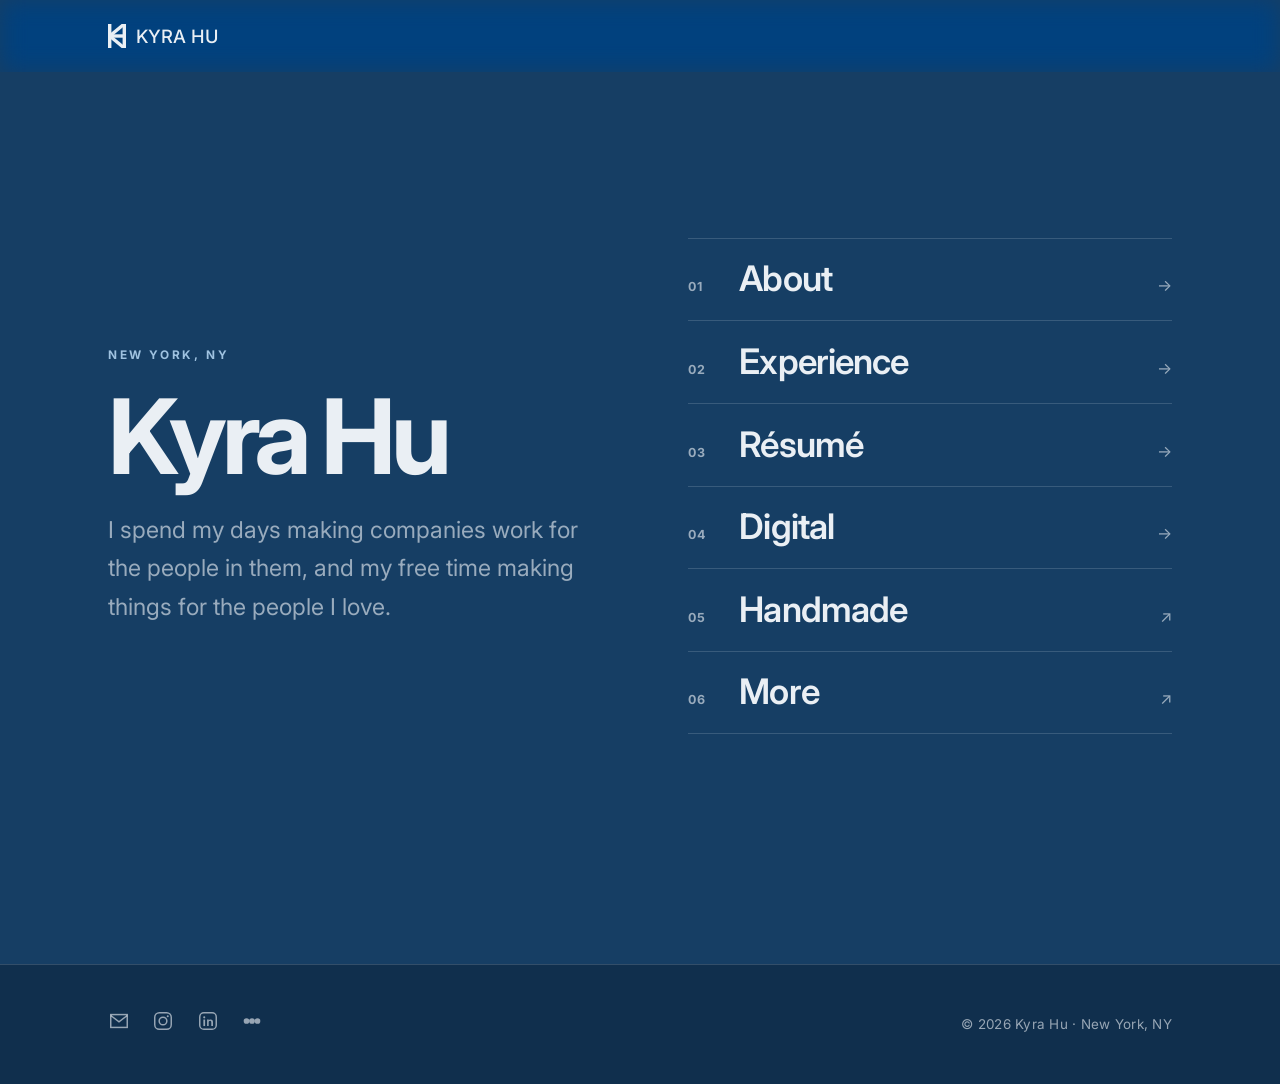
==== commit e1920330: "Update index.html" ====
--- a/index.html
+++ b/index.html
@@ -42,7 +42,7 @@
             <path d="M17 120 L163 240" />
           </g>
         </svg>
-        <span class="brand-name">Kyra Hu</span>
+        <span class="brand-name">KYRA HU</span>
       </a>
     </div>
   </header>
